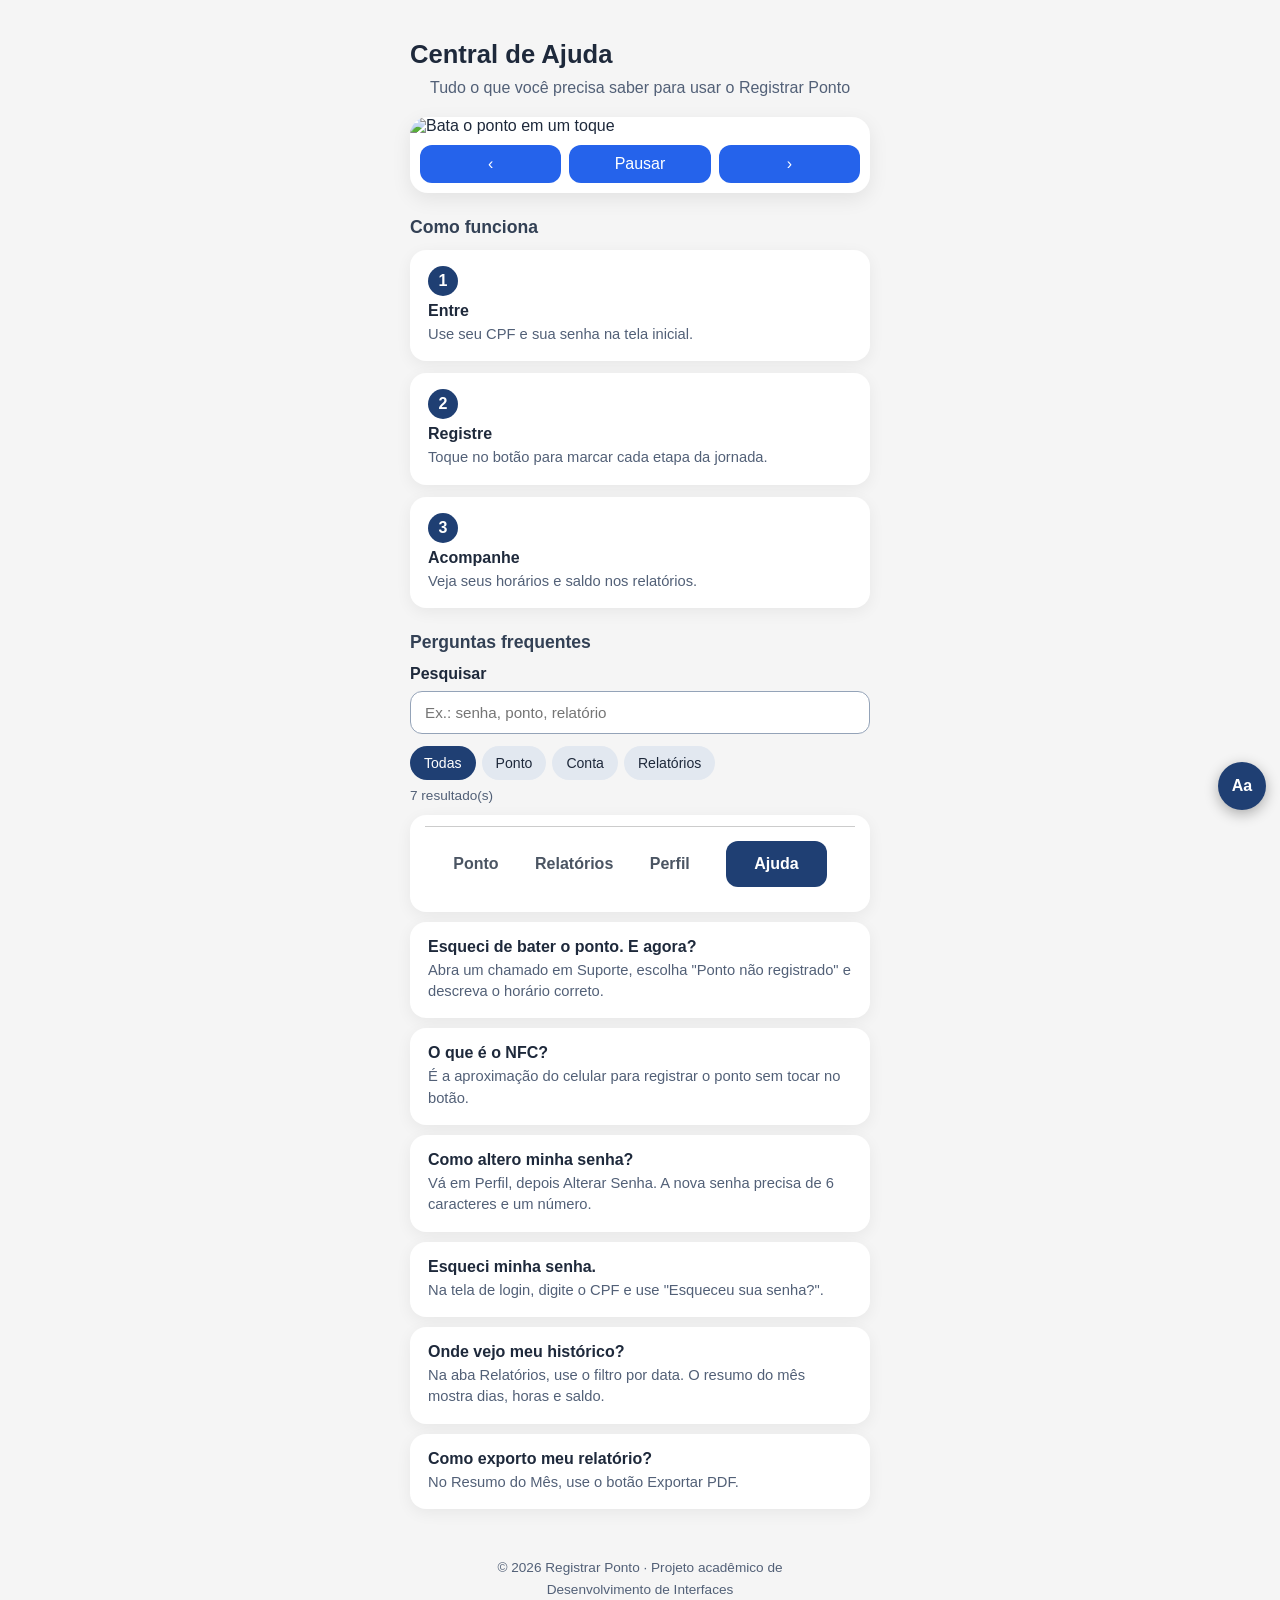
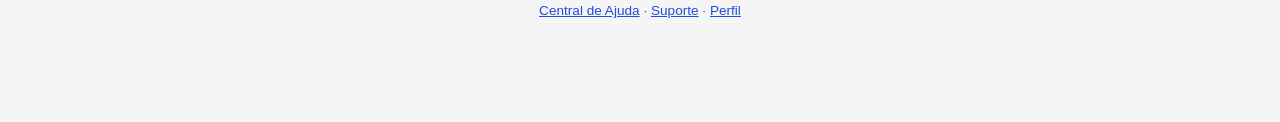
==== ajuda.html @ d2e02be1 "Projeto final: modo escuro, acessibilidade, Central de Ajuda e contraste WCAG." ====
<!DOCTYPE html>
<html lang="pt-BR">
<head>
  <meta charset="UTF-8">
  <meta name="viewport" content="width=device-width, initial-scale=1.0">
  <title>Central de Ajuda - Registrar Ponto</title>
  <link rel="stylesheet" href="https://cdnjs.cloudflare.com/ajax/libs/font-awesome/6.4.0/css/all.min.css">
  <link rel="stylesheet" href="style.css">
  <script src="acessibilidade.js"></script>
</head>
<body>
  <main class="ajuda-container">
    <h1 class="ajuda-titulo">Central de Ajuda</h1>
    <p class="subtitle">Tudo o que você precisa saber para usar o Registrar Ponto</p>

    <!-- Carrossel de imagens -->
    <section class="carrossel" aria-roledescription="carrossel" aria-label="Destaques do sistema">
      <div class="slides" aria-live="polite"><figure class="slide"><img src="assets/slide-1.svg" alt="Bata o ponto em um toque"><figcaption>Bata o ponto em um toque</figcaption></figure><figure class="slide" hidden><img src="assets/slide-2.svg" alt="Acompanhe suas horas"><figcaption>Acompanhe suas horas</figcaption></figure><figure class="slide" hidden><img src="assets/slide-3.svg" alt="Seus dados protegidos"><figcaption>Seus dados protegidos</figcaption></figure></div>
      <div class="car-ctrl">
        <button type="button" id="car-prev" aria-label="Slide anterior">‹</button>
        <button type="button" id="car-play" aria-label="Pausar rotação automática">Pausar</button>
        <button type="button" id="car-next" aria-label="Próximo slide">›</button>
      </div>
    </section>

    <!-- Cartões explicativos -->
    <h2>Como funciona</h2>
    <div class="passos">
      <article class="passo"><span>1</span><h3>Entre</h3><p>Use seu CPF e sua senha na tela inicial.</p></article>
      <article class="passo"><span>2</span><h3>Registre</h3><p>Toque no botão para marcar cada etapa da jornada.</p></article>
      <article class="passo"><span>3</span><h3>Acompanhe</h3><p>Veja seus horários e saldo nos relatórios.</p></article>
    </div>

    <!-- Abas de pesquisa -->
    <h2>Perguntas frequentes</h2>
    <label for="busca">Pesquisar</label>
    <input id="busca" type="search" class="busca" placeholder="Ex.: senha, ponto, relatório">
    <div class="abas" role="tablist" aria-label="Categorias">
      <button role="tab" aria-selected="true" data-cat="todas">Todas</button>
      <button role="tab" aria-selected="false" data-cat="ponto">Ponto</button>
      <button role="tab" aria-selected="false" data-cat="conta">Conta</button>
      <button role="tab" aria-selected="false" data-cat="relatorios">Relatórios</button>
    </div>
    <p id="contagem" class="contagem" role="status"></p>
    <div id="faq"><article class="faq-card" data-cat="ponto"><h3>Como registro meu ponto?</h3><p>Na tela Ponto, toque no botão central. Ele registra, em ordem, entrada, intervalo, retorno e saída.</p></article><article class="faq-card" data-cat="ponto"><h3>Esqueci de bater o ponto. E agora?</h3><p>Abra um chamado em Suporte, escolha "Ponto não registrado" e descreva o horário correto.</p></article><article class="faq-card" data-cat="ponto"><h3>O que é o NFC?</h3><p>É a aproximação do celular para registrar o ponto sem tocar no botão.</p></article><article class="faq-card" data-cat="conta"><h3>Como altero minha senha?</h3><p>Vá em Perfil, depois Alterar Senha. A nova senha precisa de 6 caracteres e um número.</p></article><article class="faq-card" data-cat="conta"><h3>Esqueci minha senha.</h3><p>Na tela de login, digite o CPF e use "Esqueceu sua senha?".</p></article><article class="faq-card" data-cat="relatorios"><h3>Onde vejo meu histórico?</h3><p>Na aba Relatórios, use o filtro por data. O resumo do mês mostra dias, horas e saldo.</p></article><article class="faq-card" data-cat="relatorios"><h3>Como exporto meu relatório?</h3><p>No Resumo do Mês, use o botão Exportar PDF.</p></article></div>
  </main>
  <nav class="bottom-nav"><a href="baterponto.html">Ponto</a><a href="relatorio.html">Relatórios</a><a href="perfil.html">Perfil</a><a href="ajuda.html" class="active">Ajuda</a>
  </nav>
  <footer class="rodape">
    <p>© 2026 Registrar Ponto · Projeto acadêmico de Desenvolvimento de Interfaces</p>
    <p><a href="ajuda.html">Central de Ajuda</a> · <a href="suporte.html">Suporte</a> · <a href="perfil.html">Perfil</a></p>
  </footer>
  <script>
    // ----- Carrossel -----
    const slides = [...document.querySelectorAll('.slide')];
    let atual = 0, tocando = !matchMedia('(prefers-reduced-motion: reduce)').matches, timer;
    function ir(n) {
      atual = (n + slides.length) % slides.length;
      slides.forEach((s, i) => s.hidden = i !== atual);
    }
    function ciclo() { clearInterval(timer); if (tocando) timer = setInterval(() => ir(atual + 1), 5000); }
    document.getElementById('car-prev').onclick = () => ir(atual - 1);
    document.getElementById('car-next').onclick = () => ir(atual + 1);
    const btnPlay = document.getElementById('car-play');
    btnPlay.onclick = () => {
      tocando = !tocando; btnPlay.textContent = tocando ? 'Pausar' : 'Reproduzir';
      btnPlay.setAttribute('aria-label', tocando ? 'Pausar rotação automática' : 'Retomar rotação automática'); ciclo();
    };
    btnPlay.textContent = tocando ? 'Pausar' : 'Reproduzir';
    ciclo();

    // ----- Abas + pesquisa -----
    let cat = 'todas';
    const busca = document.getElementById('busca');
    function filtrar() {
      const termo = busca.value.trim().toLowerCase();
      let n = 0;
      document.querySelectorAll('.faq-card').forEach(c => {
        const ok = (cat === 'todas' || c.dataset.cat === cat) && c.textContent.toLowerCase().includes(termo);
        c.hidden = !ok; if (ok) n++;
      });
      document.getElementById('contagem').textContent = n ? n + ' resultado(s)' : 'Nenhum resultado encontrado.';
    }
    document.querySelectorAll('.abas [role=tab]').forEach(b => b.onclick = () => {
      cat = b.dataset.cat;
      document.querySelectorAll('.abas [role=tab]').forEach(x => x.setAttribute('aria-selected', x === b));
      filtrar();
    });
    busca.addEventListener('input', filtrar);
    filtrar();
  </script>
</body>
</html>
---- style.css ----
/* RESET */
* {
  margin: 0;
  padding: 0;
  box-sizing: border-box;
  font-family: "Segoe UI", sans-serif;
}

body {
  background: #f4f7fb;
  color: #1e293b;
}

/* =====================
   LOGIN
===================== */

.container {
  width: 100%;
  max-width: 420px;
  margin: auto;
  padding: 40px 20px;
  min-height: calc(100vh - 70px);

  display: flex;
  flex-direction: column;
  justify-content: center;
}

.logo {
  width: 140px;
  margin: 0 auto 20px;
  display: block;
}

h1 {
  text-align: center;
  font-size: 2rem;
  margin-bottom: 10px;
}

.subtitle {
  text-align: center;
  color: #526077;
  margin-bottom: 30px;
}

.card {
  background: #fff;
  padding: 25px;
  border-radius: 18px;
  box-shadow: 0 8px 30px rgba(0,0,0,.08);
}

label {
  display: block;
  margin-bottom: 8px;
  margin-top: 15px;
  font-weight: 600;
}

.input-box {
  border: 1px solid #dbe2ea;
  border-radius: 12px;
  overflow: hidden;
}

.input-box input {
  width: 100%;
  border: none;
  padding: 14px;
  outline: none;
}

.forgot {
  display: block;
  text-align: right;
  margin-top: 12px;
  color: #2563eb;
  text-decoration: none;
}

button {
  width: 100%;
  border: none;
  padding: 14px;
  margin-top: 20px;
  background: #2563eb;
  color: white;
  border-radius: 12px;
  font-size: 1rem;
  cursor: pointer;
  transition: .3s;
}

button:hover {
  background: #1d4ed8;
}

hr {
  margin: 25px 0;
  border: none;
  height: 1px;
  background: #e5e7eb;
}

.help-title {
  text-align: center;
  margin-bottom: 15px;
  color: #475569;
}

.help-buttons {
  display: flex;
  gap: 10px;
}

.help-buttons a {
  flex: 1;
  text-align: center;
  text-decoration: none;
  background: #eef2ff;
  color: #2563eb;
  padding: 12px;
  border-radius: 10px;
  font-weight: 600;
}

.status {
  margin-top: 25px;
  text-align: center;
}

.status span {
  width: 10px;
  height: 10px;
  display: inline-block;
  background: #22c55e;
  border-radius: 50%;
}

footer {
  text-align: center;
  padding: 20px;
  color: #526077;
}

/* =====================
   DASHBOARD
===================== */

.dashboard-container {
  max-width: 500px;
  margin: auto;
  padding: 20px;
}

.header {
  margin-bottom: 25px;
}

.header h1 {
  text-align: left;
}

.header p {
  color: #526077;
}

.action-card {
  text-align: center;
  margin-bottom: 20px;
}

.btn-punch {
  width: 180px;
  height: 180px;
  border-radius: 50%;
  margin: auto;
  display: flex;
  flex-direction: column;
  gap: 10px;
  justify-content: center;
  align-items: center;
  background: linear-gradient(135deg,#2563eb,#3b82f6);
  color: white;
  font-size: 1.2rem;
}

.btn-punch i {
  font-size: 3rem;
}

.action-text {
  margin-top: 20px;
  color: #526077;
}

.nfc-status {
  margin-top: 15px;
  color: #15803d;
  font-weight: bold;
}

.summary-card {
  margin-bottom: 20px;
}

.summary-header {
  display: flex;
  justify-content: space-between;
  margin-bottom: 20px;
}

.summary-grid {
  display: grid;
  grid-template-columns: repeat(2,1fr);
  gap: 15px;
}

.grid-item {
  background: #f8fafc;
  border-radius: 12px;
  padding: 15px;
}

.grid-title {
  font-size: .9rem;
  margin-bottom: 10px;
}

.grid-time {
  font-size: 1.4rem;
  font-weight: bold;
}

.color-green {
  color: #15803d;
}

.color-yellow {
  color: #b45309;
}

.color-gray {
  color: #526077;
}

.btn-history {
  margin-top: 20px;
}

.weekly-card {
  position: relative;
  overflow: hidden;
  background: linear-gradient(135deg,#1e40af,#2563eb);
  color: white;
  border-radius: 20px;
  padding: 25px;
}

.weekly-header {
  display: flex;
  gap: 10px;
  align-items: center;
}

.weekly-time {
  font-size: 2.4rem;
  font-weight: bold;
  margin: 15px 0;
}

.progress-label {
  font-size: .9rem;
}

.progress-bar-bg {
  background: rgba(255,255,255,.25);
  height: 10px;
  border-radius: 50px;
  margin-top: 10px;
}

.progress-bar-fill {
  height: 100%;
  background: white;
  border-radius: 50px;
}

.wave-bg {
  position: absolute;
  bottom: -30px;
  right: -30px;
  width: 150px;
  height: 150px;
  border-radius: 50%;
  background: rgba(255,255,255,.1);
}
*{
margin:0;
padding:0;
box-sizing:border-box;
font-family:Segoe UI,sans-serif;
}

body{
background:#f4f7fb;
color:#1e293b;
padding:20px;
}

.container{
max-width:900px;
margin:auto;
}

.breadcrumb{
color:#526077;
font-size:.9rem;
margin-bottom:20px;
}

h1{
font-size:2rem;
margin-bottom:10px;
}

.subtitle{
color:#526077;
margin-bottom:20px;
}

hr{
border:none;
height:1px;
background:#e5e7eb;
margin:25px 0;
}

.filter-card{
background:white;
padding:20px;
border-radius:16px;
box-shadow:0 5px 20px rgba(0,0,0,.08);

display:grid;
grid-template-columns:1fr 1fr auto;
gap:15px;
align-items:end;

margin-bottom:30px;
}

.filter-card label{
font-weight:600;
}

.filter-card input{
padding:12px;
border:1px solid #dbe2ea;
border-radius:10px;
}

.filter-card button{
padding:12px 24px;
border:none;
background:#2563eb;
color:white;
border-radius:10px;
cursor:pointer;
}

h2{
margin-bottom:20px;
color:#334155;
}

.record-card{
background:white;
padding:25px;
border-radius:18px;
box-shadow:0 6px 20px rgba(0,0,0,.08);
margin-bottom:20px;
}

.record-header{
display:flex;
justify-content:space-between;
margin-bottom:20px;
}

.record-header span{
color:#526077;
}

.times{
display:grid;
grid-template-columns:repeat(4,1fr);
gap:15px;
}

.times div{
background:#f8fafc;
padding:15px;
border-radius:12px;
text-align:center;
}

.times p{
color:#526077;
margin-bottom:5px;
}

.times strong{
font-size:1.2rem;
}

.record-footer{
display:flex;
justify-content:space-between;
align-items:center;
}

.record-footer p{
color:#15803d;
font-weight:600;
}

.record-footer p span{
display:inline-block;
width:10px;
height:10px;
background:#22c55e;
border-radius:50%;
margin-right:8px;
}

.record-footer small{
color:#526077;
display:block;
}

@media(max-width:768px){

.filter-card{
grid-template-columns:1fr;
}

.times{
grid-template-columns:repeat(2,1fr);
}

.record-footer{
flex-direction:column;
align-items:flex-start;
gap:10px;
}
}
.month-summary {
    width: 100%;
    max-width: 430px;
    margin: 0 auto;
    padding: 20px;
    font-family: Arial, Helvetica, sans-serif;
}

.month-summary h2 {
    font-size: 18px;
    color: #374151;
    margin-bottom: 18px;
}

.summary-card {
    background: #ffffff;
    border: 3px solid #1f3f73;
    border-radius: 8px;
    padding: 28px 28px 30px;
    margin-bottom: 18px;
}

.summary-row {
    display: flex;
    justify-content: space-between;
    align-items: center;
}

.summary-row p {
    font-size: 14px;
    font-weight: bold;
    color: #4b5563;
    margin-bottom: 8px;
}

.summary-row strong {
    font-size: 38px;
    color: #374151;
    font-weight: 400;
}

.green-text {
    color: #2f855a !important;
}

.square {
    width: 52px;
    height: 52px;
    border-radius: 8px;
    display: block;
}

.blue {
    background: #1f3f73;
}

.gray {
    background: #e5e7eb;
}

.green {
    background: #2f6f4e;
}

.red {
    background: #f3caca;
}

.line {
    height: 1px;
    background: #d7dce2;
    margin: 24px 0;
}

.export-btn {
    width: 100%;
    height: 56px;
    border: none;
    border-radius: 6px;
    background: #d9d9d9;
    color: #1f3f73;
    font-size: 15px;
    font-weight: bold;
    cursor: pointer;
    margin-top: 10px;
}

.support-card {
    background: #ffffff;
    border: 1px solid #d7dce2;
    border-radius: 8px;
    padding: 28px;
    margin-top: 18px;
    margin-bottom: 100px;
}

.support-card h3 {
    font-size: 26px;
    color: #2f3542;
    margin-bottom: 12px;
}

.support-card p {
    color: #4b5563;
    font-size: 15px;
    line-height: 1.4;
    margin-bottom: 22px;
    font-weight: bold;
}

.support-card a {
    color: #1f3f73;
    font-weight: bold;
    text-decoration: none;
}

.bottom-nav {
    width: 100%;
    max-width: 430px;
    height: 74px;
    background: #ffffff;
    border-top: 1px solid #d7dce2;
    display: flex;
    justify-content: space-around;
    align-items: center;
    margin: 0 auto;
}

.bottom-nav a {
    color: #4b5563;
    text-decoration: none;
    font-weight: bold;
}

.bottom-nav .active {
    background: #1f3f73;
    color: #ffffff;
    padding: 14px 28px;
    border-radius: 12px;
}
* {
margin: 0;
padding: 0;
box-sizing: border-box;
font-family: Arial, Helvetica, sans-serif;
}

body {
background: #f5f5f5;
}

.sidebar {
width: 470px;
min-height: 100vh;
background: #f5f5f5;
padding: 60px 48px;
border-right: 4px solid #2f3542;
}

.aside-title {
text-align: center;
color: #4b5563;
font-size: 20px;
margin-bottom: 80px;
}

.profile {
display: flex;
align-items: center;
gap: 26px;
margin-bottom: 60px;
}

.avatar {
width: 90px;
height: 90px;
background: #1f3f91;
color: #ffffff;
border-radius: 14px;
display: flex;
align-items: center;
justify-content: center;
font-size: 32px;
font-weight: bold;
}

.profile h1 {
font-size: 36px;
color: #3f4654;
margin-bottom: 6px;
}

.profile p {
font-size: 18px;
font-weight: bold;
color: #4b5563;
margin-bottom: 8px;
}

.profile span {
font-size: 15px;
color: #4b5563;
font-weight: bold;
}

.profile span::before {
content: "";
display: inline-block;
width: 10px;
height: 10px;
background: #22c55e;
border-radius: 50%;
margin-right: 8px;
}

.divider {
height: 2px;
background: #d1d5db;
margin-bottom: 34px;
}

.menu {
display: flex;
flex-direction: column;
gap: 44px;
}

.menu a {
display: flex;
align-items: center;
gap: 28px;
color: #3f4654;
text-decoration: none;
font-size: 26px;
font-weight: bold;
}

.menu .logout {
color: #a13f32;
}

.icon {
width: 34px;
display: inline-flex;
justify-content: center;
font-size: 30px;
font-weight: bold;
}
.bottom-nav{position:fixed;bottom:0;left:0;right:0;background:#fff;padding:10px;display:flex;justify-content:space-around;border-top:1px solid #ccc;} .bottom-nav a{text-decoration:none;font-weight:bold;} body{padding-bottom:70px;}

/* =====================
   LAYOUT DESKTOP / TABLET (page-layout com sidebar)
===================== */

.page-layout {
  display: flex;
  max-width: 1100px;
  margin: 0 auto;
  min-height: 100vh;
}

.relatorio-container {
  flex: 1;
  padding: 40px 32px;
  max-width: 700px;
}

.sidebar-right {
  width: 300px;
  min-width: 260px;
  background: #ffffff;
  border-left: 1px solid #e2e8f0;
  padding: 40px 28px;
  display: flex;
  flex-direction: column;
  gap: 0;
}

.aside-title {
  text-align: center;
  color: #cbd5e1;
  font-size: 0.75rem;
  letter-spacing: 0.1em;
  text-transform: uppercase;
  margin-bottom: 28px;
}

.profile-box {
  display: flex;
  align-items: center;
  gap: 14px;
  margin-bottom: 20px;
}

.profile-box .avatar {
  width: 52px;
  height: 52px;
  min-width: 52px;
  background: #1f3f91;
  color: #fff;
  border-radius: 12px;
  display: flex;
  align-items: center;
  justify-content: center;
  font-size: 1rem;
  font-weight: bold;
}

.profile-box h3 {
  font-size: 0.95rem;
  font-weight: 700;
  color: #1e293b;
  margin-bottom: 2px;
}

.profile-box p {
  font-size: 0.8rem;
  color: #526077;
  margin-bottom: 4px;
}

.profile-box span {
  font-size: 0.75rem;
  color: #15803d;
  font-weight: 600;
  display: flex;
  align-items: center;
  gap: 5px;
}

.profile-box span::before {
  content: "";
  width: 7px;
  height: 7px;
  background: #22c55e;
  border-radius: 50%;
  display: inline-block;
}

.sidebar-line {
  height: 1px;
  background: #e2e8f0;
  margin: 20px 0;
}

.sidebar-menu {
  display: flex;
  flex-direction: column;
  gap: 6px;
}

.sidebar-menu a {
  display: block;
  padding: 10px 14px;
  border-radius: 10px;
  color: #374151;
  text-decoration: none;
  font-size: 0.9rem;
  font-weight: 500;
  transition: background 0.2s, color 0.2s;
}

.sidebar-menu a:hover {
  background: #f1f5f9;
  color: #1e293b;
}

.sidebar-menu a.logout {
  color: #b91c1c;
}

.sidebar-menu a.logout:hover {
  background: #fef2f2;
}

/* =====================
   MEDIA QUERIES - RESPONSIVIDADE COMPLETA
===================== */

/* Tablet (768px – 1024px) */
@media (max-width: 1024px) {
  .page-layout {
    flex-direction: column;
  }

  .sidebar-right {
    width: 100%;
    border-left: none;
    border-top: 1px solid #e2e8f0;
    flex-direction: row;
    flex-wrap: wrap;
    align-items: center;
    gap: 16px;
    padding: 20px 24px;
  }

  .aside-title { display: none; }

  .sidebar-line {
    display: none;
  }

  .sidebar-menu {
    flex-direction: row;
    flex-wrap: wrap;
    gap: 8px;
  }

  .relatorio-container {
    max-width: 100%;
    padding: 24px;
  }
}

/* Mobile (até 600px) */
@media (max-width: 600px) {
  body {
    padding: 0;
  }

  /* Login */
  .container {
    padding: 24px 16px;
  }

  /* Dashboard */
  .dashboard-container {
    padding: 16px;
  }

  .btn-punch {
    width: 160px;
    height: 160px;
  }

  .summary-grid {
    grid-template-columns: repeat(2, 1fr);
    gap: 10px;
  }

  .grid-time {
    font-size: 1.2rem;
  }

  /* Relatório */
  .relatorio-container {
    padding: 16px;
  }

  h1 { font-size: 1.4rem; }

  .filter-card {
    grid-template-columns: 1fr;
  }

  .times {
    grid-template-columns: repeat(2, 1fr);
  }

  .record-footer {
    flex-direction: column;
    align-items: flex-start;
    gap: 8px;
  }

  /* Sidebar no mobile vira bottom-sheet compacto */
  .sidebar-right {
    padding: 14px 16px;
    gap: 10px;
  }

  .profile-box .avatar {
    width: 40px;
    height: 40px;
    font-size: 0.85rem;
  }

  .sidebar-menu a {
    font-size: 0.82rem;
    padding: 8px 10px;
  }

  /* Perfil */
  .perfil-container {
    padding: 16px;
  }

  .stats-grid {
    grid-template-columns: repeat(3, 1fr);
    gap: 8px;
  }

  .stat-value {
    font-size: 1.1rem;
  }

  .profile-identity-card {
    padding: 20px 18px;
    gap: 14px;
  }

  .profile-avatar-large {
    width: 58px;
    height: 58px;
    font-size: 1.3rem;
  }

  .profile-identity-info h2 {
    font-size: 1rem;
  }

  /* Bottom nav */
  .bottom-nav {
    padding: 10px 16px;
    height: 60px;
  }
}

/* Desktop grande (>1024px) - garante máximos agradáveis */
@media (min-width: 1025px) {
  .dashboard-container {
    max-width: 520px;
    padding: 40px 20px;
  }

  .perfil-container {
    max-width: 520px;
    padding: 40px 20px;
  }

  .container {
    padding: 60px 20px;
  }
}

/* =====================================================
   ACESSIBILIDADE, RODAPÉ, AJUDA (adicionado no projeto final)
===================================================== */
:focus-visible { outline: 3px solid #1d4ed8; outline-offset: 2px; }
.rodape { max-width: 430px; margin: 0 auto; padding: 18px 20px 30px; text-align: center; color: #526077; font-size: .85rem; line-height: 1.6; }
.rodape a { color: #1d4ed8; }

/* Painel de acessibilidade */
#a11y-abrir { position: fixed; right: 14px; bottom: 90px; z-index: 50; width: 48px; height: 48px; padding: 0; margin: 0; border-radius: 50%; background: #1f3f73; color: #fff; font-weight: 700; box-shadow: 0 4px 14px rgba(0,0,0,.3); }
#a11y-painel { position: fixed; right: 14px; bottom: 148px; z-index: 50; width: 230px; background: #fff; color: #1e293b; border: 1px solid #cbd5e1; border-radius: 16px; padding: 14px; box-shadow: 0 8px 30px rgba(0,0,0,.25); }
#a11y-painel[hidden] { display: none; }
#a11y-painel h2 { font-size: 1rem; margin: 0 0 8px; color: #1e293b; }
#a11y-painel button { margin: 6px 0 0; padding: 10px; font-size: .9rem; border-radius: 10px; }
#a11y-painel button[aria-pressed="true"] { background: #15803d; }
.a11y-linha { display: flex; align-items: center; gap: 8px; margin-top: 6px; }
.a11y-linha button { margin: 0 !important; }
.a11y-linha span { flex: 0 0 52px; text-align: center; font-weight: 700; }

/* Central de ajuda */
.ajuda-container { max-width: 500px; margin: auto; padding: 20px; }
.ajuda-titulo { text-align: left; font-size: 1.6rem; }
.ajuda-container h2 { margin: 24px 0 12px; font-size: 1.1rem; }
.ajuda-container label { margin-top: 0; }
.carrossel { border-radius: 18px; overflow: hidden; background: #fff; box-shadow: 0 6px 20px rgba(0,0,0,.08); }
.slide { margin: 0; }
.slide[hidden] { display: none; }
.slide img { width: 100%; display: block; }
.slide figcaption { position: absolute; width: 1px; height: 1px; overflow: hidden; clip: rect(0 0 0 0); }
.car-ctrl { display: flex; gap: 8px; padding: 10px; }
.car-ctrl button { margin: 0; padding: 10px; }
.passos { display: grid; gap: 12px; }
.passo, .faq-card { background: #fff; border-radius: 16px; padding: 16px 18px; box-shadow: 0 4px 16px rgba(0,0,0,.06); }
.passo span { display: inline-flex; width: 30px; height: 30px; align-items: center; justify-content: center; border-radius: 50%; background: #1f3f73; color: #fff; font-weight: 700; margin-bottom: 6px; }
.passo h3, .faq-card h3 { font-size: 1rem; margin-bottom: 4px; }
.passo p, .faq-card p { color: #526077; font-size: .92rem; line-height: 1.45; }
.faq-card { margin-bottom: 10px; }
.faq-card[hidden] { display: none; }
.busca { width: 100%; padding: 12px 14px; border: 1px solid #94a3b8; border-radius: 12px; font-size: .95rem; }
.abas { display: flex; gap: 6px; margin: 12px 0 4px; flex-wrap: wrap; }
.abas button { width: auto; margin: 0; padding: 9px 14px; background: #e2e8f0; color: #1e293b; border-radius: 20px; font-size: .88rem; }
.abas button[aria-selected="true"] { background: #1f3f73; color: #fff; }
.contagem { color: #526077; font-size: .85rem; margin: 8px 0 12px; }

/* Preferências do usuário */
html[data-fonte="legivel"] body *:not([class*="fa-"]) { font-family: Verdana, Tahoma, sans-serif !important; letter-spacing: .03em; word-spacing: .1em; line-height: 1.6; }
html[data-movimento="reduzido"] *, html[data-movimento="reduzido"] *::before { animation: none !important; transition: none !important; scroll-behavior: auto !important; }

/* MODO ESCURO (também usado pelo alto contraste) */
html[data-tema="escuro"] { color-scheme: dark; }
html[data-tema="escuro"] body { background: #0f172a !important; color: #e2e8f0; }
html[data-tema="escuro"] :is(.card,.record-card,.filter-card,.summary-card,.notif-item,.suporte-card,.senha-card,.info-card,.stat-item,.action-list,.support-card,.bottom-nav,.requisitos,.passo,.faq-card,.carrossel,.sidebar-right,.contato-card,#a11y-painel) { background: #1e293b !important; border-color: #334155 !important; }
html[data-tema="escuro"] :is(.grid-item,.times div,.input-box) { background: #0f172a !important; }
html[data-tema="escuro"] :is(h1,h2,h3,strong,label,.notif-title,.info-value,.stat-value,.grid-time,.action-item,.record-header h3) { color: #f1f5f9 !important; }
html[data-tema="escuro"] :is(p,small,.date,.date-live,.subtitle,.breadcrumb,.notif-body,.notif-time,.info-label,.stat-label,.rodape,.contagem,.help-title,.action-text,footer):not(.weekly-card *):not(.profile-identity-card *):not(button *) { color: #b6c2d4 !important; }
html[data-tema="escuro"] :is(input,select,textarea) { background: #0f172a !important; color: #f1f5f9 !important; border-color: #64748b !important; }
html[data-tema="escuro"] :is(.forgot,.mark-all,.support-card a,.rodape a,.contato-item) { color: #93c5fd !important; }
html[data-tema="escuro"] .bottom-nav a:not(.active) { color: #cbd5e1; }
html[data-tema="escuro"] :is(.color-green,.record-footer p,.green-text,.nfc-status) { color: #4ade80 !important; }
html[data-tema="escuro"] .color-yellow { color: #fbbf24 !important; }
html[data-tema="escuro"] .action-item:hover { background: #0f172a; }
html[data-tema="escuro"] #a11y-painel h2 { color: #f1f5f9 !important; }
html[data-tema="escuro"] .abas button:not([aria-selected="true"]) { background: #334155; color: #f1f5f9; }
html[data-tema="escuro"] :focus-visible { outline-color: #fde047; }

/* ALTO CONTRASTE */
html[data-contraste="alto"] body { background: #000 !important; }
html[data-contraste="alto"] :is(.card,.record-card,.filter-card,.summary-card,.notif-item,.suporte-card,.senha-card,.info-card,.stat-item,.action-list,.support-card,.bottom-nav,.requisitos,.passo,.faq-card,.carrossel,.sidebar-right,.contato-card,#a11y-painel) { background: #000 !important; border: 2px solid #fff !important; }
html[data-contraste="alto"] :is(p,small,span,label,h1,h2,h3,strong,.subtitle,.date,.rodape):not(button *):not(.weekly-card *):not(.profile-identity-card *) { color: #fff !important; }
html[data-contraste="alto"] a:not(.active) { color: #ffff00 !important; text-decoration: underline; }

/* Ajustes finos do modo escuro (contraste) */
html[data-tema="escuro"] .color-gray { color: #cbd5e1 !important; }
html[data-tema="escuro"] :is(.record-header span,.req-item,.sidebar-menu a:not(.active):not(.logout)) { color: #cbd5e1 !important; }
html[data-tema="escuro"] .req-item.ok, html[data-tema="escuro"] .profile-box span { color: #4ade80 !important; }
html[data-tema="escuro"] :is(.logout,.logout-item,.logout-item .action-item-label) { color: #fca5a5 !important; }
html[data-tema="escuro"] .sidebar-menu a.active { background: #1f3f73; color: #fff !important; }
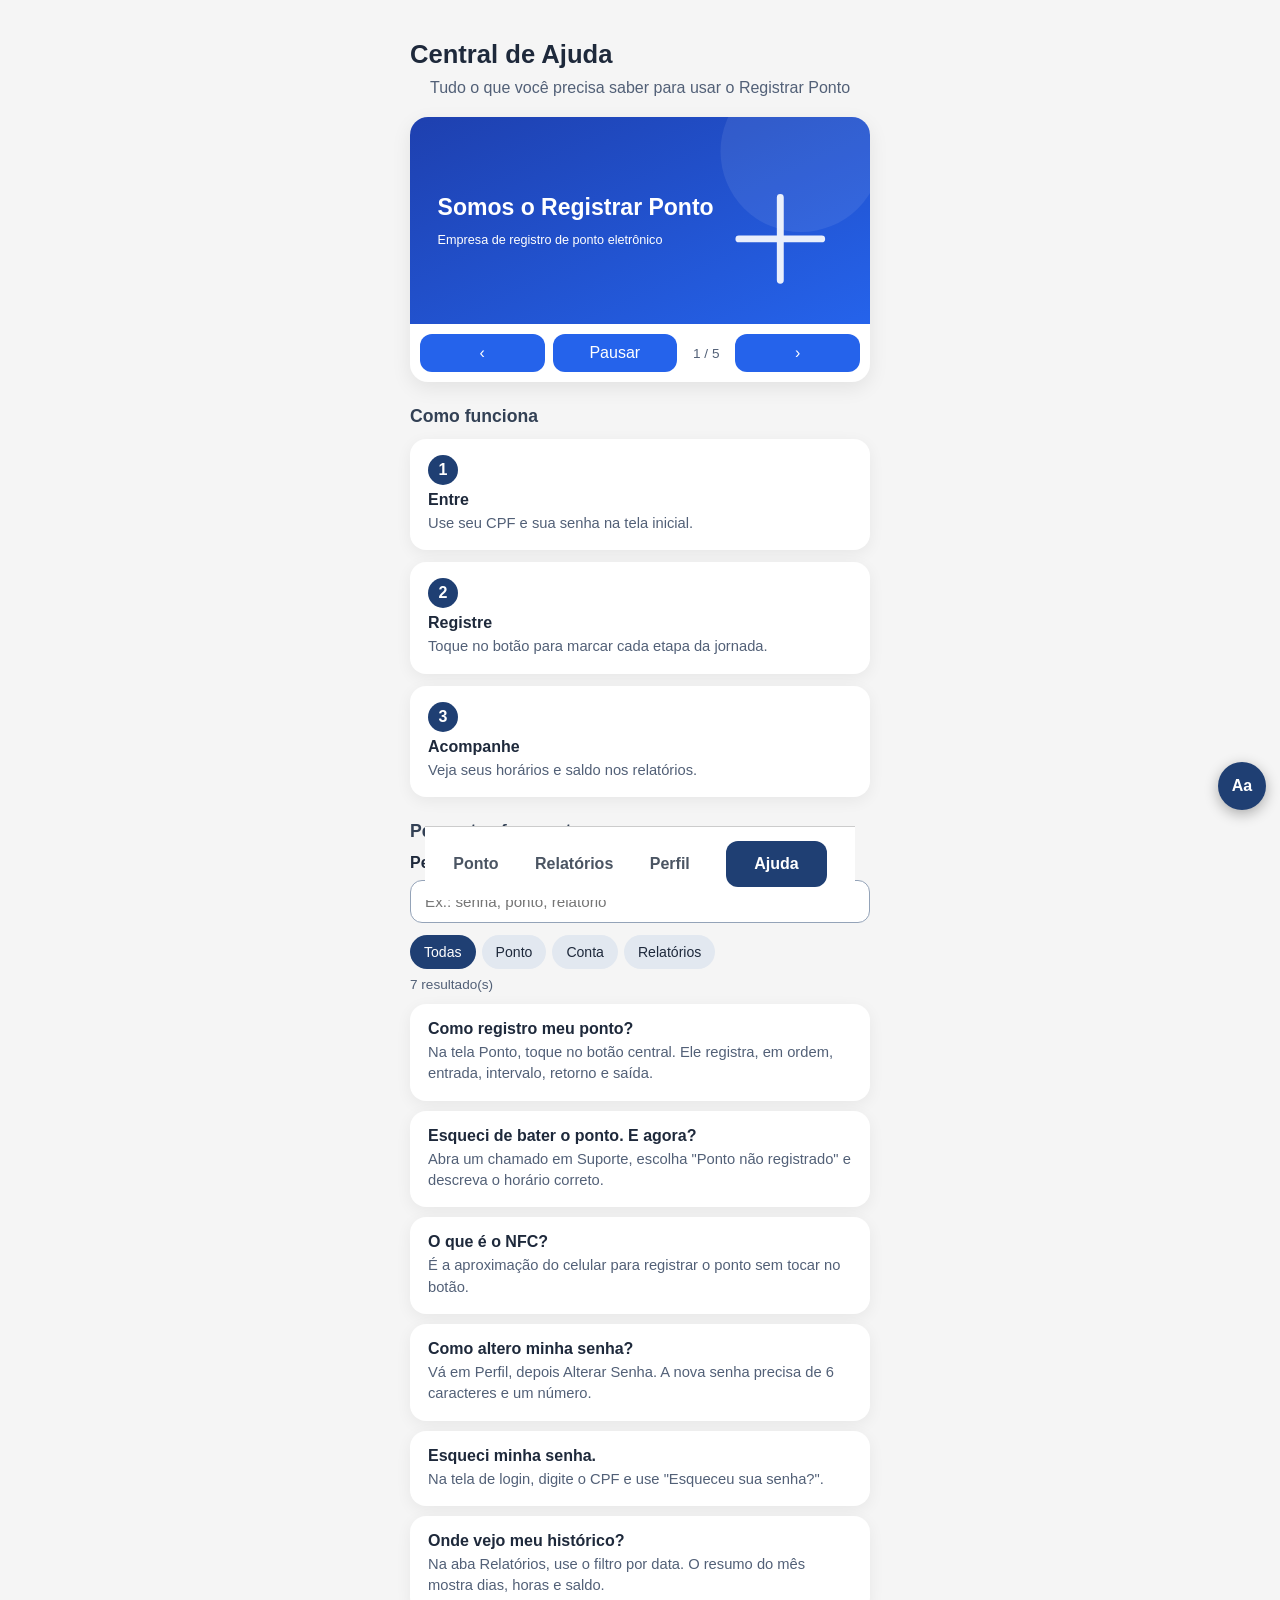
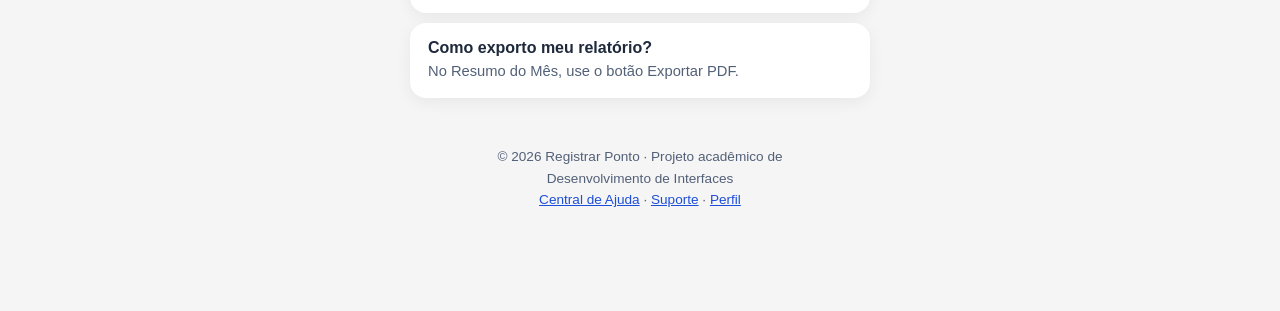
==== commit e2aa6ca2: "Add files via upload" ====
--- a/ajuda.html
+++ b/ajuda.html
@@ -13,15 +13,8 @@
     <h1 class="ajuda-titulo">Central de Ajuda</h1>
     <p class="subtitle">Tudo o que você precisa saber para usar o Registrar Ponto</p>
 
-    <!-- Carrossel de imagens -->
-    <section class="carrossel" aria-roledescription="carrossel" aria-label="Destaques do sistema">
-      <div class="slides" aria-live="polite"><figure class="slide"><img src="assets/slide-1.svg" alt="Bata o ponto em um toque"><figcaption>Bata o ponto em um toque</figcaption></figure><figure class="slide" hidden><img src="assets/slide-2.svg" alt="Acompanhe suas horas"><figcaption>Acompanhe suas horas</figcaption></figure><figure class="slide" hidden><img src="assets/slide-3.svg" alt="Seus dados protegidos"><figcaption>Seus dados protegidos</figcaption></figure></div>
-      <div class="car-ctrl">
-        <button type="button" id="car-prev" aria-label="Slide anterior">‹</button>
-        <button type="button" id="car-play" aria-label="Pausar rotação automática">Pausar</button>
-        <button type="button" id="car-next" aria-label="Próximo slide">›</button>
-      </div>
-    </section>
+    <!-- Carrossel de imagens (carrossel.js) -->
+    <div data-carrossel></div>
 
     <!-- Cartões explicativos -->
     <h2>Como funciona</h2>
@@ -50,25 +43,8 @@
     <p>© 2026 Registrar Ponto · Projeto acadêmico de Desenvolvimento de Interfaces</p>
     <p><a href="ajuda.html">Central de Ajuda</a> · <a href="suporte.html">Suporte</a> · <a href="perfil.html">Perfil</a></p>
   </footer>
+  <script src="carrossel.js"></script>
   <script>
-    // ----- Carrossel -----
-    const slides = [...document.querySelectorAll('.slide')];
-    let atual = 0, tocando = !matchMedia('(prefers-reduced-motion: reduce)').matches, timer;
-    function ir(n) {
-      atual = (n + slides.length) % slides.length;
-      slides.forEach((s, i) => s.hidden = i !== atual);
-    }
-    function ciclo() { clearInterval(timer); if (tocando) timer = setInterval(() => ir(atual + 1), 5000); }
-    document.getElementById('car-prev').onclick = () => ir(atual - 1);
-    document.getElementById('car-next').onclick = () => ir(atual + 1);
-    const btnPlay = document.getElementById('car-play');
-    btnPlay.onclick = () => {
-      tocando = !tocando; btnPlay.textContent = tocando ? 'Pausar' : 'Reproduzir';
-      btnPlay.setAttribute('aria-label', tocando ? 'Pausar rotação automática' : 'Retomar rotação automática'); ciclo();
-    };
-    btnPlay.textContent = tocando ? 'Pausar' : 'Reproduzir';
-    ciclo();
-
     // ----- Abas + pesquisa -----
     let cat = 'todas';
     const busca = document.getElementById('busca');
--- a/style.css
+++ b/style.css
@@ -1068,3 +1068,9 @@
 html[data-tema="escuro"] .req-item.ok, html[data-tema="escuro"] .profile-box span { color: #4ade80 !important; }
 html[data-tema="escuro"] :is(.logout,.logout-item,.logout-item .action-item-label) { color: #fca5a5 !important; }
 html[data-tema="escuro"] .sidebar-menu a.active { background: #1f3f73; color: #fff !important; }
+
+/* Carrossel: contador e foco */
+.carrossel { margin: 16px 0; }
+.carrossel:focus-visible { outline: 3px solid #1d4ed8; outline-offset: 2px; }
+.car-contagem { align-self: center; flex: 0 0 auto; padding: 0 8px; white-space: nowrap; text-align: center; font-size: .85rem; color: #526077; }
+html[data-tema="escuro"] .car-contagem { color: #b6c2d4; }
